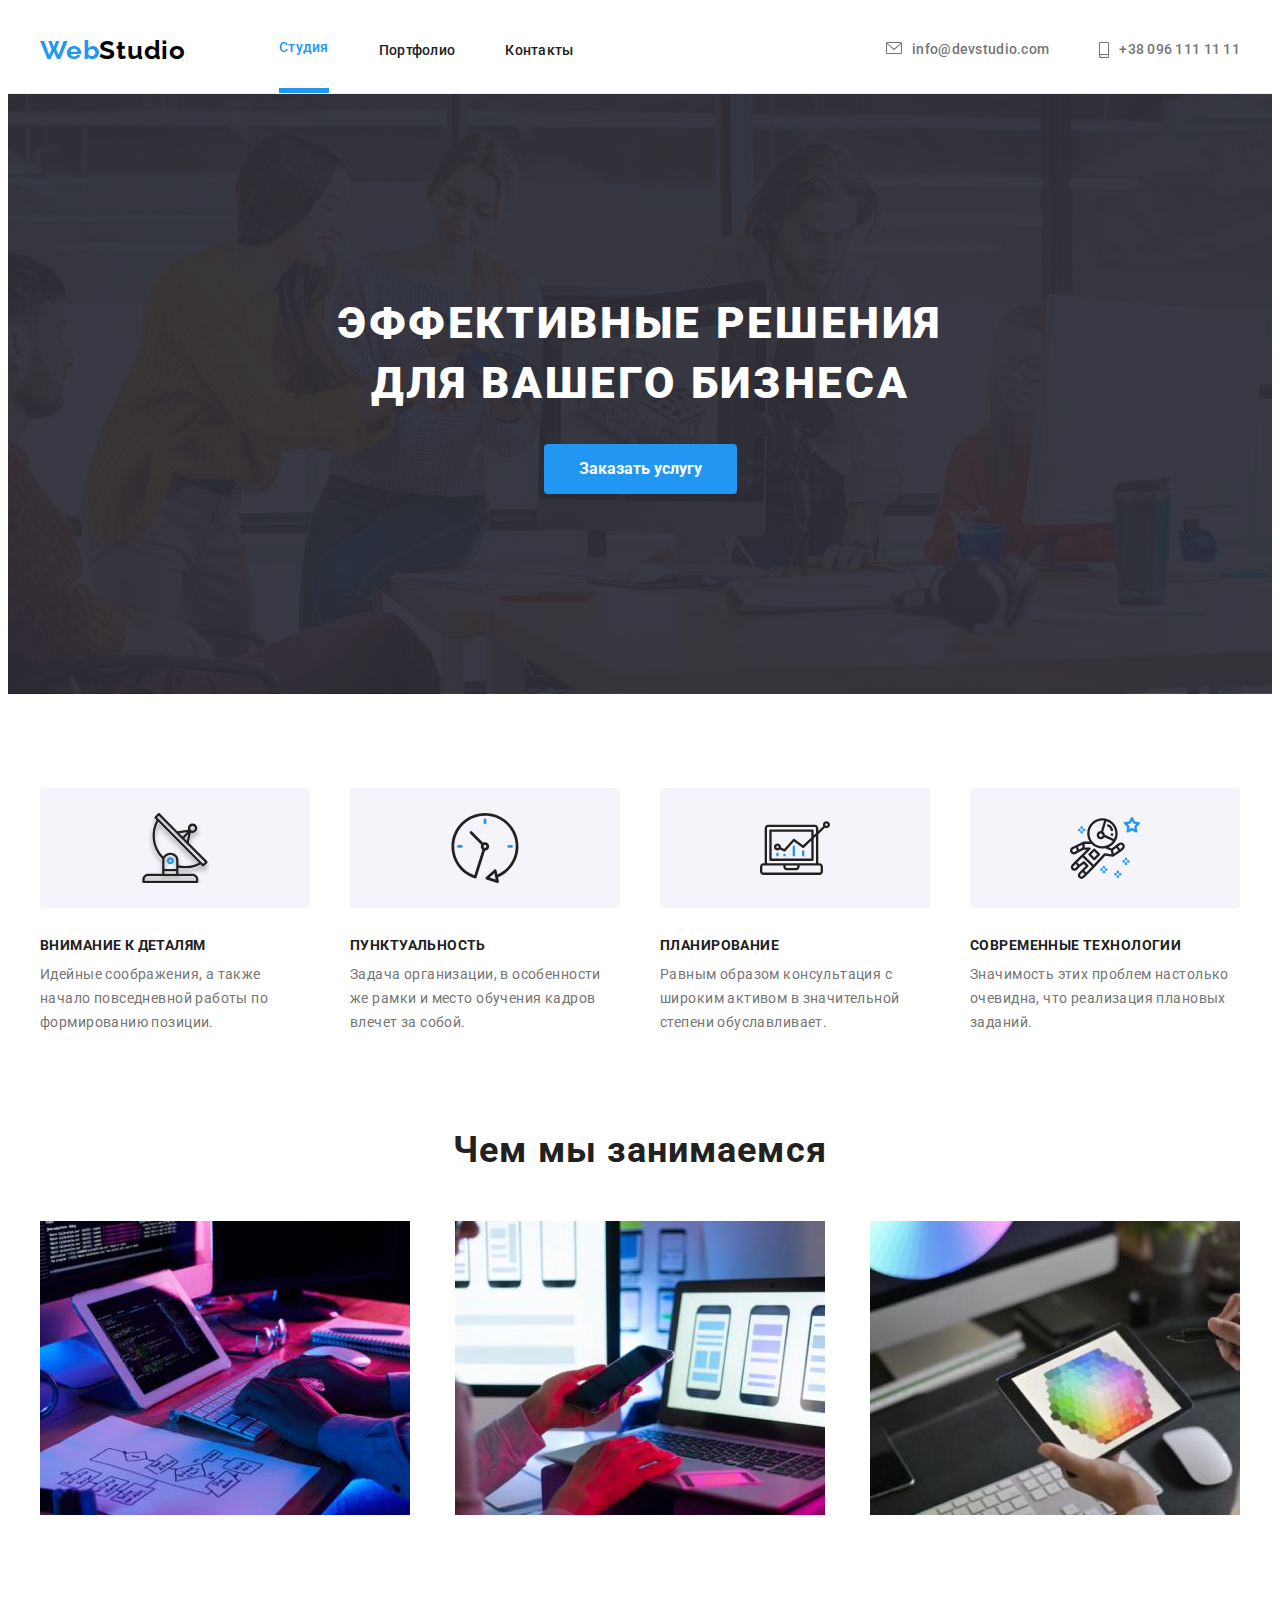
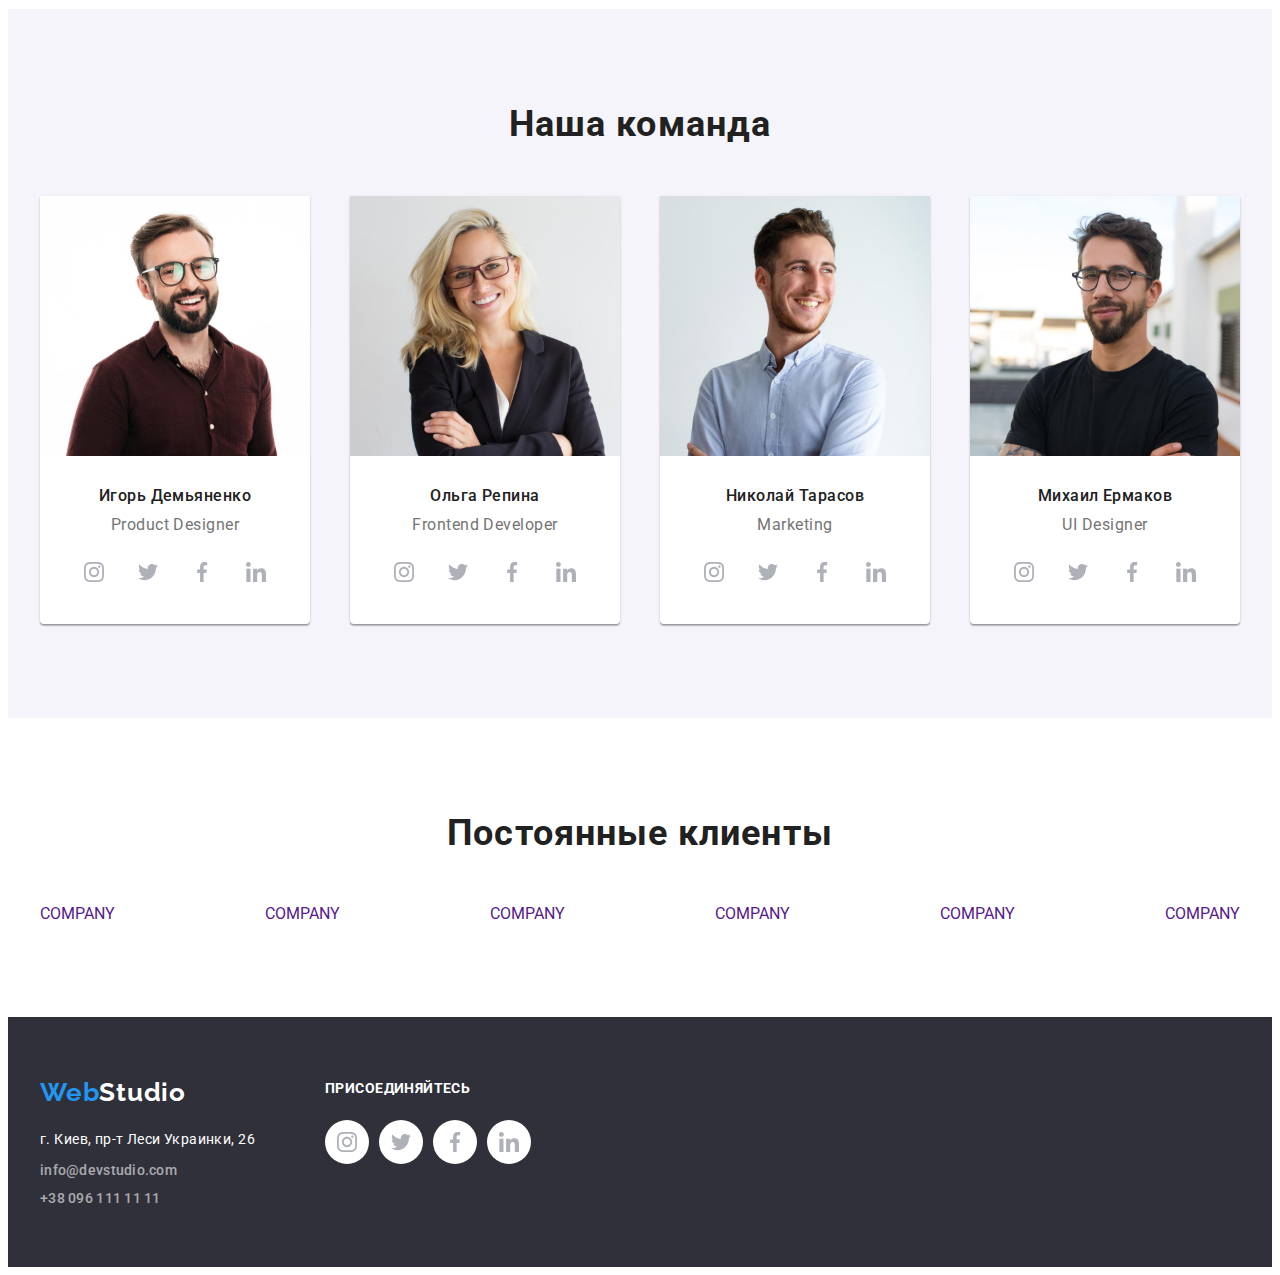
==== index.html @ 2e77c1bb "add_files" ====
<!DOCTYPE html>
<html lang="ru">
  <head>
    <meta charset="UTF-8" />
    <meta http-equiv="X-UA-Compatible" content="IE=edge" />
    <meta name="viewport" content="width=device-width, initial-scale=1.0" />
    <link rel="preconnect" href="https://fonts.googleapis.com" />
    <link rel="preconnect" href="https://fonts.gstatic.com" crossorigin />
    <link
      href="https://fonts.googleapis.com/css2?family=Raleway:wght@700&family=Roboto:wght@400;500;700;900&display=swap"
      rel="stylesheet"
    />
    <link rel="icon" href="./images/log.jpg" />
    <title>&#5076;ebStudio</title>
    <link
      rel="stylesheet"
      href="https://cdnjs.cloudflare.com/ajax/libs/modern-normalize/1.1.0/modern-normalize.min.css"
      integrity="sha512-wpPYUAdjBVSE4KJnH1VR1HeZfpl1ub8YT/NKx4PuQ5NmX2tKuGu6U/JRp5y+Y8XG2tV+wKQpNHVUX03MfMFn9Q=="
      crossorigin="anonymous"
      referrerpolicy="no-referrer"
    />
    <link rel="stylesheet" href="./css/styles.css" />
  </head>
  <body>
    <header class="page-header">
      <div class="container header-area">
        <a href="./index.html" class="header-logo"
          >Web<span class="logo-section">Studio</span></a
        >
        <nav class="nav-header">
          <ul class="header-list">
            <li class="list-nav-header">
              <a href="./index.html" class="current-link">Студия</a>
            </li>
            <li class="list-nav-header">
              <a href="./portfolio.html" class="header-link">Портфолио</a>
            </li>
            <li class="list-nav-header">
              <a href="" class="header-link">Контакты</a>
            </li>
          </ul>
        </nav>
        <ul class="contact-list">
          <li class="contact-item">
            <a href="mailto:info@devstudio.com" class="contact-header mail-contact"
              >info@devstudio.com</a
            >
          </li>
          <li class="contact-item">
            <a href="tel:+380961111111" class="contact-header phone-contact"
              >+38 096 111 11 11</a
            >
          </li>
        </ul>
      </div>
    </header>
    <main>
      <section class="section-hero">
        <div class="container">
          <h1 class="hero-headline">
            Эффективные решения<br />для вашего бизнеса
          </h1>
          <button type="button" class="button-hero">Заказать услугу</button>
        </div>
      </section>
      <section class="characteristics">
        <div class="container">
          <h2 class="headline-hidden">Наши характеристики</h2>
          <ul class="list">
            <li class="characteristics-item">
              <div class="img-cr-box f-box-img"></div>
              <h3 class="headline-point">Внимание к деталям</h3>
              <p class="point-list">
                Идейные соображения, а также начало повседневной работы по
                формированию позиции.
              </p>
            </li>
            <li class="characteristics-item">
              <div class="img-cr-box s-box-img"></div>
              <h3 class="headline-point">Пунктуальность</h3>
              <p class="point-list">
                Задача организации, в особенности же рамки и место обучения
                кадров влечет за собой.
              </p>
            </li>
            <li class="characteristics-item">
              <div class="img-cr-box t-box-img"></div>
              <h3 class="headline-point">Планирование</h3>
              <p class="point-list">
                Равным образом консультация с широким активом в значительной
                степени обуславливает.
              </p>
            </li>
            <li class="characteristics-item">
              <div class="img-cr-box fs-box-img"></div>
              <h3 class="headline-point">Современные технологии</h3>
              <p class="point-list">
                Значимость этих проблем настолько очевидна, что реализация
                плановых заданий.
              </p>
            </li>
          </ul>
        </div>
      </section>
      <section class="workplase-list">
        <div class="container">
          <h2 class="section-headline">Чем мы занимаемся</h2>
          <ul class="list">
            <li>
              <img
                class="img"
                src="images/box1.jpg"
                alt="Программист пишет код"
                width="370"
              />
            </li>
            <li>
              <img src="images/box2.jpg" alt="Адаптивная верстка" width="370" />
            </li>
            <li>
              <img
                src="images/box3.jpg"
                alt="Дизайнер с палитрой"
                width="370"
              />
            </li>
          </ul>
        </div>
      </section>
      <section class="woreker-list">
        <div class="container">
          <h2 class="section-headline">Наша команда</h2>
          <ul class="list">
            <li class="card-worker">
              <img src="images/photoIgor.jpg" alt="Фото Игоря" width="270" />
              <div class="card-info">
                <h3 class="headline-name">Игорь Демьяненко</h3>
                <p lang="en" class="job-position">Product Designer</p>
                <ul class="icon-list">
                  <li class="icon-card-info">
                    <a href="" class="button-inst"></a>
                  </li>
                  <li class="icon-card-info">
                    <a href="" class="button-twitter"></a>
                  </li>
                  <li class="icon-card-info">
                    <a href="" class="button-facebook"></a>
                  </li>
                  <li class="icon-card-info">
                    <a href="" class="button-linkin"></a>
                  </li>
                </ul>
              </div>
            </li>
            <li class="card-worker">
              <img src="images/photoOlga.jpg" alt="Фото Ольги" width="270" />
              <div class="card-info">
                <h3 class="headline-name">Ольга Репина</h3>
                <p lang="en" class="job-position">Frontend Developer</p>
                <ul class="icon-list">
                  <li class="icon-card-info">
                    <a href="" class="button-inst"></a>
                  </li>
                  <li class="icon-card-info">
                    <a href="" class="button-twitter"></a>
                  </li>
                  <li class="icon-card-info">
                    <a href="" class="button-facebook"></a>
                  </li>
                  <li class="icon-card-info">
                    <a href="" class="button-linkin"></a>
                  </li>
                </ul>
              </div>
            </li>
            <li class="card-worker">
              <img
                src="images/photoNikolay.jpg"
                alt="Фото Николая"
                width="270"
              />
              <div class="card-info">
                <h3 class="headline-name">Николай Тарасов</h3>
                <p lang="en" class="job-position">Marketing</p>
                <ul class="icon-list">
                  <li class="icon-card-info">
                    <a href="" class="button-inst"></a>
                  </li>
                  <li class="icon-card-info">
                    <a href="" class="button-twitter"></a>
                  </li>
                  <li class="icon-card-info">
                    <a href="" class="button-facebook"></a>
                  </li>
                  <li class="icon-card-info">
                    <a href="" class="button-linkin"></a>
                  </li>
                </ul>
              </div>
            </li>
            <li class="card-worker">
              <img
                src="images/photoMihail.jpg"
                alt="Фото Михаила"
                width="270"
              />
              <div class="card-info">
                <h3 class="headline-name">Михаил Ермаков</h3>
                <p lang="en" class="job-position">UI Designer</p>
                <ul class="icon-list">
                  <li class="icon-card-info">
                    <a href="" class="button-inst"></a>
                  </li>
                  <li class="icon-card-info">
                    <a href="" class="button-twitter"></a>
                  </li>
                  <li class="icon-card-info">
                    <a href="" class="button-facebook"></a>
                  </li>
                  <li class="icon-card-info">
                    <a href="" class="button-linkin"></a>
                  </li>
                </ul>
              </div>
            </li>
          </ul>
        </div>
      </section>
      <section class="our-clients">
        <div class="container">
          <h2 class="section-headline">Постоянные клиенты</h2>
          <ul class="cliensts-list">
            <li><img src="" alt="" /><a href="">COMPANY</a></li>
            <li><img src="" alt="" /><a href="">COMPANY</a></li>
            <li><img src="" alt="" /><a href="">COMPANY</a></li>
            <li><img src="" alt="" /><a href="">COMPANY</a></li>
            <li><img src="" alt="" /><a href="">COMPANY</a></li>
            <li><img src="" alt="" /><a href="">COMPANY</a></li>
          </ul>
        </div>
      </section>
    </main>
    <footer>
      <div class="container footer-area">
        <div class="contact-zone">
          <a href="./index.html" class="footer-logo"
            >Web<span class="logo-section-footer">Studio</span></a
          >
          <address>
            <ul class="footer-list">
              <li class="footer-point">
                <a
                  href="https://goo.gl/maps/hbNpQnZ5344em9R57"
                  target="_blank"
                  rel="noopener nofollow noreferrel"
                  class="adress-footer"
                  >г. Киев, пр-т Леси Украинки, 26</a
                >
              </li>
              <li class="footer-point">
                <a href="mailto:info@devstudio.com" class="contact"
                  >info@devstudio.com</a
                >
              </li>
              <li class="footer-point">
                <a href="tel:+380961111111" class="contact"
                  >+38 096 111 11 11</a
                >
              </li>
            </ul>
          </address>
        </div>
        <div>
          <b class="footer-headline">присоединяйтесь</b>
          <ul class="footer-list-icon">
            <li class="icon-card-info"><a href="" class="button-inst"></a></li>
            <li class="icon-card-info">
              <a href="" class="button-twitter"></a>
            </li>
            <li class="icon-card-info">
              <a href="" class="button-facebook"></a>
            </li>
            <li class="icon-card-info">
              <a href="" class="button-linkin"></a>
            </li>
          </ul>
        </div>
      </div>
    </footer>
  </body>
</html>
---- css/styles.css ----
/* -----------------MAIN------------------ */

:root {
  --accent-color: #2196f3;
  --btn-color: #f5f4fa;
  --first-back-color: #ffffff;
  --second-back-color: #2f303a;
  --logo-second-color: #000000;
  --part-text-color: #212121;
  --additional-text-color: rgba(255, 255, 255, 0.6);
  --accessory-text-color: #757575;
}

/* section {
  outline: 2px solid red;
} */

body {
  font-family: roboto, sans-serif;
  color: var(--accessory-text-color);
}   

header {
  border-bottom: 1px solid #ececec;
  position: sticky;
  top: 0;
  background: var(--first-back-color);
}

.container {
  width: 1200px;
  margin: 0 auto;
  padding-left: 15px;
  padding-right: 15px;
  /* outline: 2px solid red; */
}

p,
h1,
h2,
h3 {
  margin: 0;
}

img {
  display: block;
}

ul,
ol {
  margin: 0;
  padding-left: 0;
}

/* img {
  padding: 0;
  margin: 0;
} */
a {
  text-decoration: none;
}
button {
  font-family: inherit;
  cursor: pointer;
}

footer {
  background-color: var(--second-back-color);
  padding: 60px 0;
}

address {
  font-style: normal;
}

/* -----------------HEADER------------------ */

.header-area {
  display: flex;
  align-items: center;
  flex-wrap: wrap;
}

/* -----------------LOGO------------------ */

.header-logo {
  font-family: raleway, sans-serif;
  font-weight: 700;
  font-size: 26px;
  line-height: 1.19;
  letter-spacing: 0.03em;
  color: var(--accent-color);

  display: inline-block;
  padding-top: 24px;
  padding-bottom: 25px;
  margin-right: 93px;
}

.logo-section {
  color: var(--logo-second-color);
}

/* -----------------LIST-NAV------------------ */

.current-link {
  text-decoration: none;
  font-weight: 500;
  font-size: 14px;
  line-height: 1.14;
  letter-spacing: 0.02em;
  color: var(--accent-color);
  border-bottom: 5px solid var(--accent-color);

  display: inline-block;
  padding-top: 32px;
  padding-bottom: 32px;
}

.header-link {
  font-weight: 500;
  font-size: 14px;
  line-height: 1.14;
  letter-spacing: 0.02em;
  color: var(--part-text-color);
  transition: width 0.1s ease-in-out;

  display: inline-block;
  padding-top: 32px;
  padding-bottom: 32px;
}

.header-link:hover,
.header-link:focus {
  color: var(--accent-color);
  border-bottom: 5px solid var(--accent-color);
}

.header-link,
.header-logo,
.contact,
.contact-header {
  text-decoration: none;
}

.header-list,
.contact-list,
.list {
  display: flex;
  justify-content: space-between;
  list-style: none;
  align-items: center;
  margin-left: auto;
}

.list-nav-header {
  margin-right: 50px;
}

.list-nav-header:last-child {
  margin-right: 0;
}

/* -----------------CONTACT-LIST------------------ */

.contact-header {
  color: var(--accessory-text-color);
  font-weight: 500;
  font-size: 14px;
  line-height: 1.14;
  letter-spacing: 0.02em;

  display: inline-flex;
  padding-top: 32px;
  padding-bottom: 32px;
}

.contact-header:hover,
.contact-header:focus {
  color: var(--accent-color);
}

.contact {
  font-weight: 500;
  font-size: 14px;
  line-height: 1.14;
  letter-spacing: 0.02em;
  color: var(--additional-text-color);
}

.contact:hover,
.contact:focus {
  color: var(--accent-color);
}



.contact-item {
  margin-right: 50px;
}



.mail-contact::before {
  width: 16px;
  height: 12px;
  margin-right: 10px;
  content: "";
  background-image: url(/images/envelope.svg);
  background-size: contain;
}

.phone-contact::before {
  width: 10px;
  height: 16px;
  margin-right: 10px;
  content: "";
  background-image: url(/images/smartphone.svg);
  background-size: contain;
}

.phone-contact:hover {
  fill: var(--accent-color);
}

.contact-item:last-child {
  margin-right: 0;
}


/* -----------------HERO------------------ */

.hero-headline {
  font-weight: 900;
  font-size: 44px;
  line-height: 1.36;
  letter-spacing: 0.06em;
  text-transform: uppercase;
  text-align: center;
  color: var(--first-back-color);

  margin-bottom: 30px;
}

.section-hero {
  background-color: var(--second-back-color);
  text-align: center;
  padding-top: 200px;
  padding-bottom: 200px;

  background-image: linear-gradient(
      rgba(47, 48, 58, 0.9),
      rgba(47, 48, 58, 0.9)
    ),
    url(/images/hero_img.jpg);
  background-repeat: no-repeat;
  background-position: 50% 50%;
}

.button-hero {
  display: inline-flex;
  font-weight: 700;
  font-size: 16px;
  line-height: 1.87;
  color: var(--first-back-color);
  background: var(--accent-color);

  border: none;
  border-radius: 4px;
  padding: 10px 35px;
  transition: 0.5s;
}


.button-hero:hover {
  background: var(--btn-color);
  color: var(--accent-color);
  box-shadow: 0px 4px 4px rgba(0, 0, 0, 0.15);
}

/* -----------------STUDIO------------------ */

/* -----------------SECTION-OPTION------------------ */

.headline-hidden {
  position: absolute;
  width: 1px;
  height: 1px;
  margin: -1px;
  border: 0;
  padding: 0;

  white-space: nowrap;
  clip-path: inset(100%);
  clip: rect(0 0 0 0);
  overflow: hidden;
}

.characteristics {
  padding-top: 94px;
  padding-bottom: 94px;
}

.img-cr-box {
  width: 270px;
  height: 120px;
  margin-bottom: 30px;
  background: #f5f4fa;
  border-radius: 4px;
}

.f-box-img {
  background-image: url(/images/antenna.svg);
  background-repeat: no-repeat;
  background-position: 50% 50%;
}

.s-box-img {
  background-image: url(/images/clock.svg);
  background-repeat: no-repeat;
  background-position: 50% 50%;
}

.t-box-img {
  background-image: url(/images/diagram.svg);
  background-repeat: no-repeat;
  background-position: 50% 50%;
}

.fs-box-img {
  background-image: url(/images/astronaut.svg);
  background-repeat: no-repeat;
  background-position: 50% 50%;
}

.characteristics-item {
  width: 270px;
}

.section-headline {
  font-weight: 700;
  font-size: 36px;
  line-height: 1.17;
  text-align: center;
  letter-spacing: 0.03em;
  color: var(--part-text-color);

  margin-bottom: 50px;
}

.headline-point {
  font-weight: 700;
  font-size: 14px;
  line-height: 1.14;
  letter-spacing: 0.03em;
  text-transform: uppercase;
  color: var(--part-text-color);

  margin-bottom: 10px;
}

.point-list {
  font-size: 14px;
  line-height: 1.71;
  letter-spacing: 0.03em;
}

.workplase-list {
  padding-bottom: 94px;
}

.woreker-list {
  padding-top: 94px;
  padding-bottom: 94px;
  background: var(--btn-color);
}

.card-worker {
  background: var(--first-back-color);
  box-shadow: 0px 1px 3px rgba(0, 0, 0, 0.12), 0px 1px 1px rgba(0, 0, 0, 0.14),
    0px 2px 1px rgba(0, 0, 0, 0.2);
  border-radius: 0px 0px 4px 4px;
}

.card-info {
  padding-top: 30px;
  padding-bottom: 30px;
  text-align: center;
}

.icon-list {
  list-style: none;
  display: flex;
  flex-wrap: wrap;
  justify-content: center;
}

.icon-card-info {
  margin-right: 10px;
}

.icon-card-info:last-child {
  margin-right: 0;
}

.button-inst {
  width: 44px;
  height: 44px;
  display: block;
  background-image: url(/images/inst.svg);
  background-repeat: no-repeat;
  background-position: 50% 50%;
  background-color: var(--first-back-color);
  border-radius: 50px;
  transition: 0.7s;
}

.button-inst:hover {
  background-image: url(/images/instagram.svg);
  background-color: var(--accent-color);
}

.button-twitter {
  width: 44px;
  height: 44px;
  display: block;
  background-image: url(/images/twitter.svg);
  background-repeat: no-repeat;
  background-position: 50% 50%;
  background-color: var(--first-back-color);
  border-radius: 50px;
  transition: 0.7s;
}

.button-twitter:hover {
  background-color: var(--accent-color);
}

.button-facebook {
  width: 44px;
  height: 44px;
  display: block;
  background-image: url(/images/facebook.svg);
  background-repeat: no-repeat;
  background-position: 50% 50%;
  background-color: var(--first-back-color);
  border-radius: 50px;
  transition: 0.7s;
}

.button-facebook:hover {
  background-color: var(--accent-color);
}

.button-linkin {
  width: 44px;
  height: 44px;
  display: block;
  background-image: url(/images/linkedin.svg);
  background-repeat: no-repeat;
  background-position: 50% 50%;
  background-color: var(--first-back-color);
  border-radius: 50px;
  transition: 0.7s;
}

.button-linkin:hover {
  background-color: var(--accent-color);
}

.headline-name {
  font-weight: 500;
  font-size: 16px;
  line-height: 1.19;
  letter-spacing: 0.03em;
  color: var(--part-text-color);

  margin-bottom: 10px;
}

.job-position {
  line-height: 1.19;
  letter-spacing: 0.03em;
  margin-bottom: 16px;
}

.headline-point-project {
  font-weight: 700;
  font-size: 18px;
  line-height: 2;
  letter-spacing: 0.06em;
  color: var(--part-text-color);

  margin-bottom: 4px;
}

.type-project {
  line-height: 1.88;
  letter-spacing: 0.03em;
}

.our-clients {
  padding-top: 94px;
  padding-bottom: 94px;
}

.cliensts-list {
  list-style: none;
  display: flex;
  flex-wrap: wrap;
  justify-content: space-between;
}

.cliensts-item {
  margin-right: 30px;
}

.cliensts-item:last-child {
  margin-right: 0x;
}

/* -----------------PORTFOLIO------------------ */

.portfolio {
  padding-top: 94px;
  padding-bottom: 94px;
}

.portfolio-card {
  padding: 20px 24px;
  border-left: 1px solid #eeeeee;
  border-right: 1px solid #eeeeee;
  border-bottom: 1px solid #eeeeee;
}

.list-project {
  flex-wrap: wrap;
}

.project-item {
  margin-bottom: 30px;
  cursor: pointer;
}

.project-item:hover,
.project-item:focus {
  box-shadow: 0px 1px 1px rgba(0, 0, 0, 0.12), 0px 4px 4px rgba(0, 0, 0, 0.06),
    1px 4px 6px rgba(0, 0, 0, 0.16);
  transition-duration: 1s;
}

.project-item:nth-last-child(-n + 3) {
  margin-bottom: 0;
}
/* -----------------BUTTON-PORTFOLIO------------------ */

.button-projects {
  background: var(--btn-color);
  border-radius: 4px;
  font-weight: 500;
  font-size: 16px;
  line-height: 1.9;
  color: var(--part-text-color);

  border: none;
  padding: 6px 22px;
}

.btn-item {
  margin-right: 8px;
}

.btn-item:last-child {
  margin-right: 0;
}

.button-projects:hover,
.button-projects:focus {
  background: var(--accent-color);
  color: var(--first-back-color);
  transition-duration: 1s;
  box-shadow: 0px 4px 4px rgba(0, 0, 0, 0.15);
}

.button-list {
  list-style: none;
  display: flex;
  justify-content: center;
  margin-bottom: 50px;
}

/* -----------------FOOTER------------------ */

.footer-area {
  display: flex;
}

.contact-zone {
  margin-right: 70px;
}

.footer-logo {
  font-family: raleway, sans-serif;
  font-weight: 700;
  font-size: 26px;
  line-height: 1.19;
  letter-spacing: 0.03em;
  color: var(--accent-color);
  text-decoration: none;

  display: block;
  margin-bottom: 20px;
}

.logo-section-footer {
  color: var(--first-back-color);
}

.footer-list {
  list-style: none;
}

.footer-point {
  margin-bottom: 9px;
}

.footer-point:last-child {
  margin-bottom: 0;
}

.adress-footer {
  text-decoration: none;
  font-size: 14px;
  line-height: 1.7;
  letter-spacing: 0.03em;
  color: var(--first-back-color);
}

.footer-headline {
  display: inline-block;
  font-size: 14px;
  line-height: 1.7;
  letter-spacing: 0.03em;
  text-transform: uppercase;

  margin-bottom: 20px;
  color: var(--first-back-color);
}

.footer-list-icon {
  list-style: none;
  display: flex;
  flex-wrap: wrap;
}
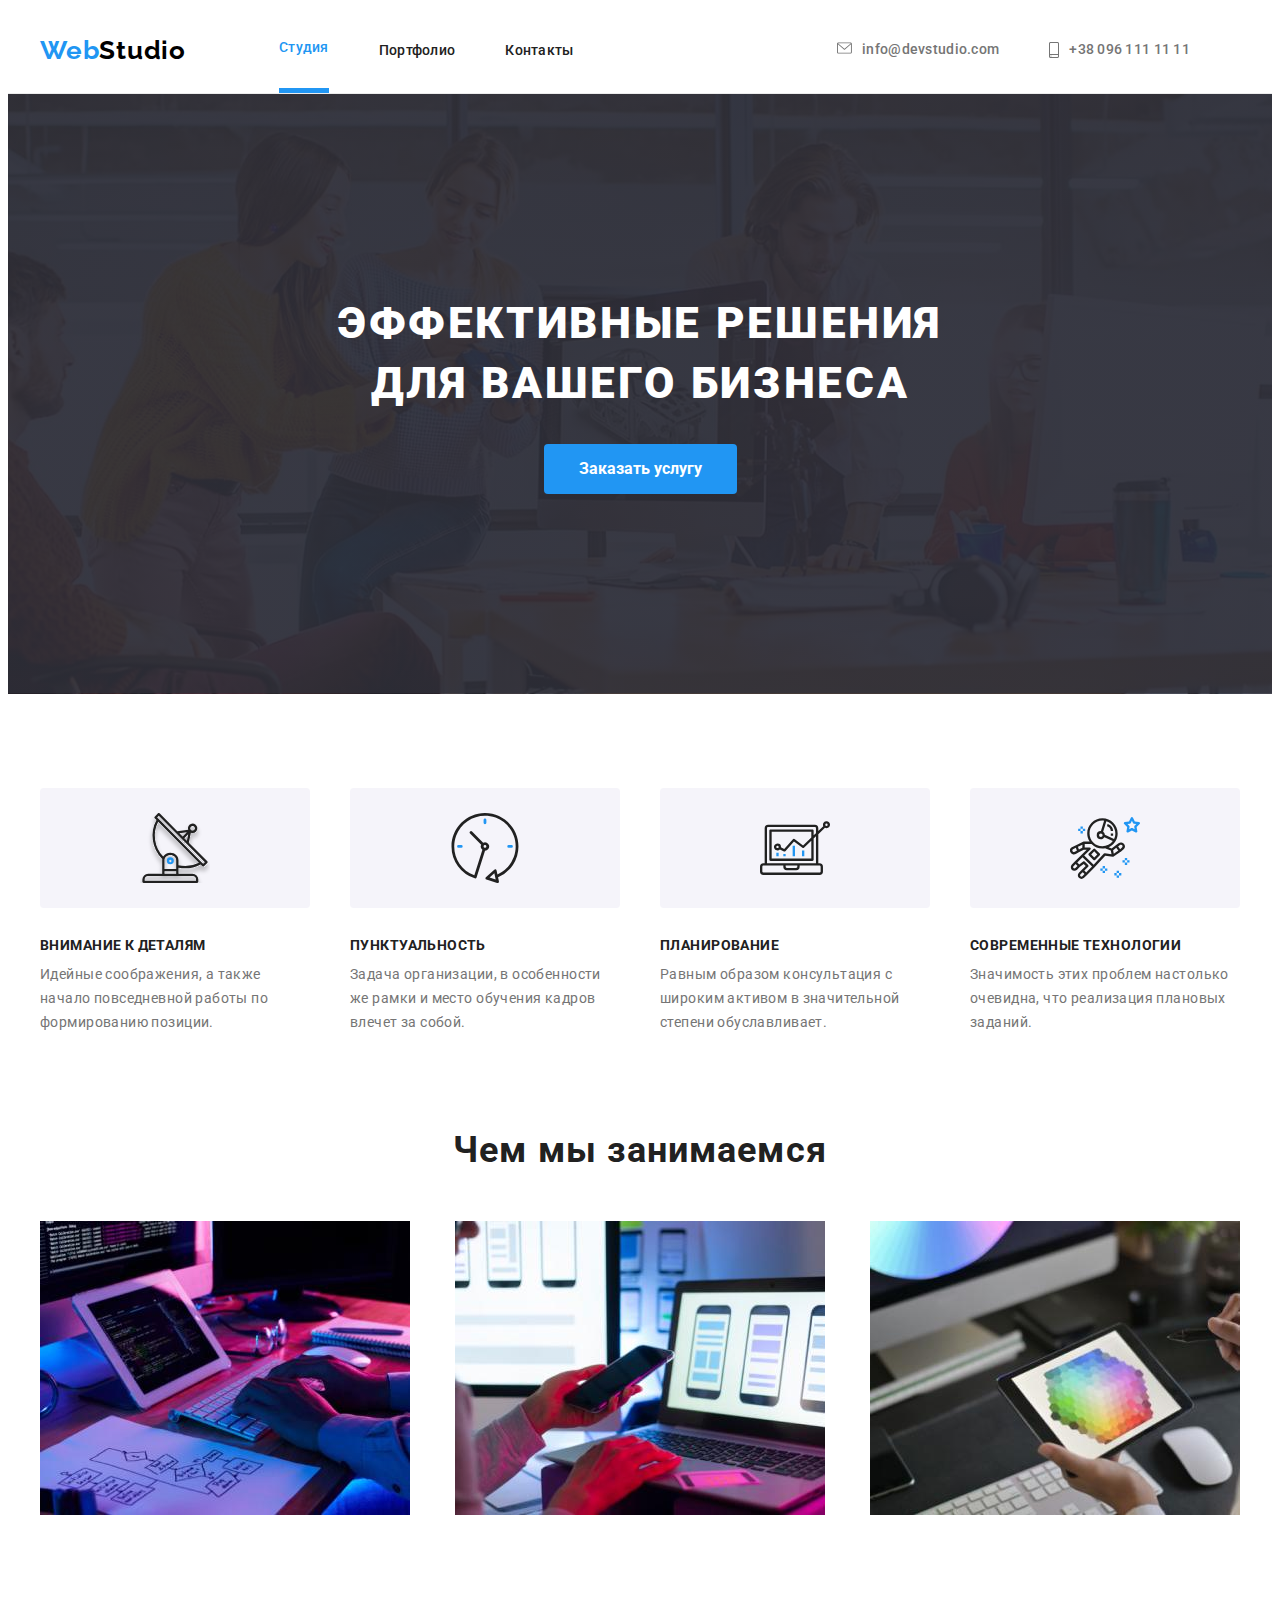
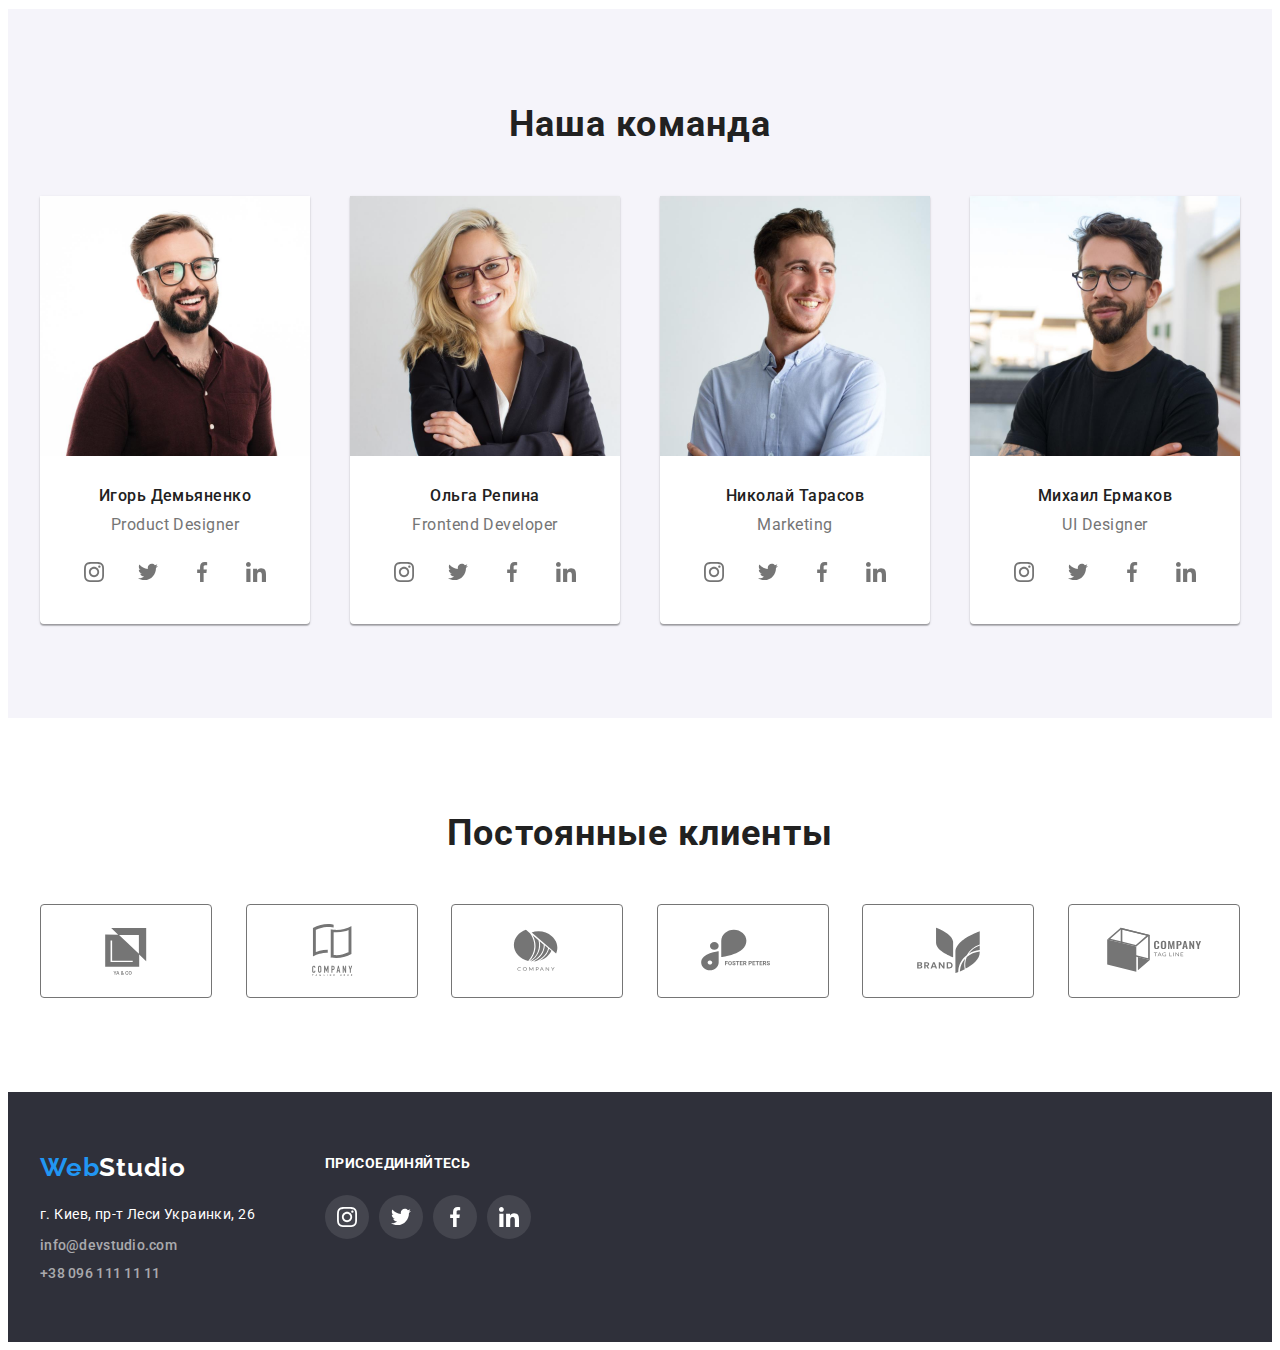
==== commit 286b6a99: "update_files" ====
--- a/index.html
+++ b/index.html
@@ -42,12 +42,20 @@
         </nav>
         <ul class="contact-list">
           <li class="contact-item">
-            <a href="mailto:info@devstudio.com" class="contact-header mail-contact"
+            <a
+              href="mailto:info@devstudio.com"
+              class="contact-header mail-contact"
+              ><svg class="contact-icon" width="15" height="12">
+                <use href="./images/symbol-defs.svg#icon-envelope1"></use></svg
               >info@devstudio.com</a
             >
           </li>
           <li class="contact-item">
-            <a href="tel:+380961111111" class="contact-header phone-contact"
+            <a href="tel:+380961111111" class="contact-header phone-contact">
+              <svg class="contact-icon" width="10" height="16">
+                <use
+                  href="./images/symbol-defs.svg#icon-smartphone1"
+                ></use></svg
               >+38 096 111 11 11</a
             >
           </li>
@@ -138,16 +146,36 @@
                 <p lang="en" class="job-position">Product Designer</p>
                 <ul class="icon-list">
                   <li class="icon-card-info">
-                    <a href="" class="button-inst"></a>
-                  </li>
-                  <li class="icon-card-info">
-                    <a href="" class="button-twitter"></a>
-                  </li>
-                  <li class="icon-card-info">
-                    <a href="" class="button-facebook"></a>
-                  </li>
-                  <li class="icon-card-info">
-                    <a href="" class="button-linkin"></a>
+                    <a href="" class="button-icon"
+                      ><svg class="card-icon" width="20" height="20">
+                        <use
+                          href="./images/symbol-defs.svg#icon-inst"
+                        ></use></svg
+                    ></a>
+                  </li>
+                  <li class="icon-card-info">
+                    <a href="" class="button-icon"
+                      ><svg class="card-icon" width="20" height="20">
+                        <use
+                          href="./images/symbol-defs.svg#icon-twitter"
+                        ></use></svg
+                    ></a>
+                  </li>
+                  <li class="icon-card-info">
+                    <a href="" class="button-icon"
+                      ><svg class="card-icon" width="20" height="20">
+                        <use
+                          href="./images/symbol-defs.svg#icon-facebook"
+                        ></use></svg
+                    ></a>
+                  </li>
+                  <li class="icon-card-info">
+                    <a href="" class="button-icon"
+                      ><svg class="card-icon" width="20" height="20">
+                        <use
+                          href="./images/symbol-defs.svg#icon-linkedin"
+                        ></use></svg
+                    ></a>
                   </li>
                 </ul>
               </div>
@@ -159,16 +187,36 @@
                 <p lang="en" class="job-position">Frontend Developer</p>
                 <ul class="icon-list">
                   <li class="icon-card-info">
-                    <a href="" class="button-inst"></a>
-                  </li>
-                  <li class="icon-card-info">
-                    <a href="" class="button-twitter"></a>
-                  </li>
-                  <li class="icon-card-info">
-                    <a href="" class="button-facebook"></a>
-                  </li>
-                  <li class="icon-card-info">
-                    <a href="" class="button-linkin"></a>
+                    <a href="" class="button-icon"
+                      ><svg class="card-icon" width="20" height="20">
+                        <use
+                          href="./images/symbol-defs.svg#icon-inst"
+                        ></use></svg
+                    ></a>
+                  </li>
+                  <li class="icon-card-info">
+                    <a href="" class="button-icon"
+                      ><svg class="card-icon" width="20" height="20">
+                        <use
+                          href="./images/symbol-defs.svg#icon-twitter"
+                        ></use></svg
+                    ></a>
+                  </li>
+                  <li class="icon-card-info">
+                    <a href="" class="button-icon"
+                      ><svg class="card-icon" width="20" height="20">
+                        <use
+                          href="./images/symbol-defs.svg#icon-facebook"
+                        ></use></svg
+                    ></a>
+                  </li>
+                  <li class="icon-card-info">
+                    <a href="" class="button-icon"
+                      ><svg class="card-icon" width="20" height="20">
+                        <use
+                          href="./images/symbol-defs.svg#icon-linkedin"
+                        ></use></svg
+                    ></a>
                   </li>
                 </ul>
               </div>
@@ -184,16 +232,36 @@
                 <p lang="en" class="job-position">Marketing</p>
                 <ul class="icon-list">
                   <li class="icon-card-info">
-                    <a href="" class="button-inst"></a>
-                  </li>
-                  <li class="icon-card-info">
-                    <a href="" class="button-twitter"></a>
-                  </li>
-                  <li class="icon-card-info">
-                    <a href="" class="button-facebook"></a>
-                  </li>
-                  <li class="icon-card-info">
-                    <a href="" class="button-linkin"></a>
+                    <a href="" class="button-icon"
+                      ><svg class="card-icon" width="20" height="20">
+                        <use
+                          href="./images/symbol-defs.svg#icon-inst"
+                        ></use></svg
+                    ></a>
+                  </li>
+                  <li class="icon-card-info">
+                    <a href="" class="button-icon"
+                      ><svg class="card-icon" width="20" height="20">
+                        <use
+                          href="./images/symbol-defs.svg#icon-twitter"
+                        ></use></svg
+                    ></a>
+                  </li>
+                  <li class="icon-card-info">
+                    <a href="" class="button-icon"
+                      ><svg class="card-icon" width="20" height="20">
+                        <use
+                          href="./images/symbol-defs.svg#icon-facebook"
+                        ></use></svg
+                    ></a>
+                  </li>
+                  <li class="icon-card-info">
+                    <a href="" class="button-icon"
+                      ><svg class="card-icon" width="20" height="20">
+                        <use
+                          href="./images/symbol-defs.svg#icon-linkedin"
+                        ></use></svg
+                    ></a>
                   </li>
                 </ul>
               </div>
@@ -209,16 +277,35 @@
                 <p lang="en" class="job-position">UI Designer</p>
                 <ul class="icon-list">
                   <li class="icon-card-info">
-                    <a href="" class="button-inst"></a>
-                  </li>
-                  <li class="icon-card-info">
-                    <a href="" class="button-twitter"></a>
-                  </li>
-                  <li class="icon-card-info">
-                    <a href="" class="button-facebook"></a>
-                  </li>
-                  <li class="icon-card-info">
-                    <a href="" class="button-linkin"></a>
+                    <a href="" class="button-icon">
+                      <svg class="card-icon" width="20" height="20">
+                        <use href="./images/symbol-defs.svg#icon-inst"></use>
+                      </svg>
+                    </a>
+                  </li>
+                  <li class="icon-card-info">
+                    <a href="" class="button-icon">
+                      <svg class="card-icon" width="20" height="20">
+                        <use
+                          href="./images/symbol-defs.svg#icon-twitter"
+                        ></use></svg
+                    ></a>
+                  </li>
+                  <li class="icon-card-info">
+                    <a href="" class="button-icon">
+                      <svg class="card-icon" width="20" height="20">
+                        <use
+                          href="./images/symbol-defs.svg#icon-facebook"
+                        ></use></svg
+                    ></a>
+                  </li>
+                  <li class="icon-card-info">
+                    <a href="" class="button-icon">
+                      <svg class="card-icon" width="20" height="20">
+                        <use
+                          href="./images/symbol-defs.svg#icon-linkedin"
+                        ></use></svg
+                    ></a>
                   </li>
                 </ul>
               </div>
@@ -229,13 +316,43 @@
       <section class="our-clients">
         <div class="container">
           <h2 class="section-headline">Постоянные клиенты</h2>
-          <ul class="cliensts-list">
-            <li><img src="" alt="" /><a href="">COMPANY</a></li>
-            <li><img src="" alt="" /><a href="">COMPANY</a></li>
-            <li><img src="" alt="" /><a href="">COMPANY</a></li>
-            <li><img src="" alt="" /><a href="">COMPANY</a></li>
-            <li><img src="" alt="" /><a href="">COMPANY</a></li>
-            <li><img src="" alt="" /><a href="">COMPANY</a></li>
+          <ul class="clients-list">
+            <li>
+              <a href="" class="clients-button-icon"
+                ><svg class="clients-card-icon" width="170" height="92">
+                  <use href="./images/symbol-defs.svg#icon-Client-1"></use></svg
+              ></a>
+            </li>
+            <li>
+              <a href="" class="clients-button-icon"
+                ><svg class="clients-card-icon" width="170" height="92">
+                  <use href="./images/symbol-defs.svg#icon-Client-2"></use></svg
+              ></a>
+            </li>
+            <li>
+              <a href="" class="clients-button-icon"
+                ><svg class="clients-card-icon" width="170" height="92">
+                  <use href="./images/symbol-defs.svg#icon-Client-3"></use></svg
+              ></a>
+            </li>
+            <li>
+              <a href="" class="clients-button-icon"
+                ><svg class="clients-card-icon" width="170" height="92">
+                  <use href="./images/symbol-defs.svg#icon-Client-4"></use></svg
+              ></a>
+            </li>
+            <li>
+              <a href="" class="clients-button-icon"
+                ><svg class="clients-card-icon" width="170" height="92">
+                  <use href="./images/symbol-defs.svg#icon-Client-5"></use></svg
+              ></a>
+            </li>
+            <li>
+              <a href="" class="clients-button-icon"
+                ><svg class="clients-card-icon" width="170" height="92">
+                  <use href="./images/symbol-defs.svg#icon-Client-6"></use></svg
+              ></a>
+            </li>
           </ul>
         </div>
       </section>
@@ -273,15 +390,31 @@
         <div>
           <b class="footer-headline">присоединяйтесь</b>
           <ul class="footer-list-icon">
-            <li class="icon-card-info"><a href="" class="button-inst"></a></li>
             <li class="icon-card-info">
-              <a href="" class="button-twitter"></a>
+              <a href="" class="footer-button-icon"
+                ><svg class="footer-card-icon" width="20" height="20">
+                  <use href="./images/symbol-defs.svg#icon-inst"></use></svg
+              ></a>
             </li>
             <li class="icon-card-info">
-              <a href="" class="button-facebook"></a>
-            </li>
+              <a href="" class="footer-button-icon"
+                ><svg class="footer-card-icon" width="20" height="20">
+                  <use href="./images/symbol-defs.svg#icon-twitter"></use></svg
+              ></a>
+            </li>
+
             <li class="icon-card-info">
-              <a href="" class="button-linkin"></a>
+              <a href="" class="footer-button-icon"
+                ><svg class="footer-card-icon" width="20" height="20">
+                  <use href="./images/symbol-defs.svg#icon-facebook"></use></svg
+              ></a>
+            </li>
+
+            <li class="icon-card-info">
+              <a href="" class="footer-button-icon"
+                ><svg class="footer-card-icon" width="20" height="20">
+                  <use href="./images/symbol-defs.svg#icon-linkedin"></use></svg
+              ></a>
             </li>
           </ul>
         </div>
--- a/css/styles.css
+++ b/css/styles.css
@@ -18,7 +18,7 @@
 body {
   font-family: roboto, sans-serif;
   color: var(--accessory-text-color);
-}   
+}
 
 header {
   border-bottom: 1px solid #ececec;
@@ -193,40 +193,21 @@
   color: var(--accent-color);
 }
 
-
-
 .contact-item {
   margin-right: 50px;
 }
 
 
-
-.mail-contact::before {
-  width: 16px;
-  height: 12px;
+.contact-icon {
   margin-right: 10px;
-  content: "";
-  background-image: url(/images/envelope.svg);
-  background-size: contain;
-}
-
-.phone-contact::before {
-  width: 10px;
-  height: 16px;
-  margin-right: 10px;
-  content: "";
-  background-image: url(/images/smartphone.svg);
-  background-size: contain;
-}
-
-.phone-contact:hover {
+  fill: var(--accessory-text-color);
+
+}
+
+.contact-icon:hover,
+.contact-icon:focus {
   fill: var(--accent-color);
 }
-
-.contact-item:last-child {
-  margin-right: 0;
-}
-
 
 /* -----------------HERO------------------ */
 
@@ -271,7 +252,6 @@
   transition: 0.5s;
 }
 
-
 .button-hero:hover {
   background: var(--btn-color);
   color: var(--accent-color);
@@ -403,69 +383,30 @@
   margin-right: 0;
 }
 
-.button-inst {
+.button-icon {
   width: 44px;
   height: 44px;
-  display: block;
-  background-image: url(/images/inst.svg);
-  background-repeat: no-repeat;
-  background-position: 50% 50%;
   background-color: var(--first-back-color);
   border-radius: 50px;
   transition: 0.7s;
-}
-
-.button-inst:hover {
-  background-image: url(/images/instagram.svg);
+  display: flex;
+  align-items: center;
+  justify-content: center;
+}
+
+.button-icon:hover,
+.button-icon:focus {
   background-color: var(--accent-color);
 }
 
-.button-twitter {
-  width: 44px;
-  height: 44px;
-  display: block;
-  background-image: url(/images/twitter.svg);
-  background-repeat: no-repeat;
-  background-position: 50% 50%;
-  background-color: var(--first-back-color);
-  border-radius: 50px;
+.card-icon {
+  fill: var(--accessory-text-color);
   transition: 0.7s;
 }
 
-.button-twitter:hover {
-  background-color: var(--accent-color);
-}
-
-.button-facebook {
-  width: 44px;
-  height: 44px;
-  display: block;
-  background-image: url(/images/facebook.svg);
-  background-repeat: no-repeat;
-  background-position: 50% 50%;
-  background-color: var(--first-back-color);
-  border-radius: 50px;
-  transition: 0.7s;
-}
-
-.button-facebook:hover {
-  background-color: var(--accent-color);
-}
-
-.button-linkin {
-  width: 44px;
-  height: 44px;
-  display: block;
-  background-image: url(/images/linkedin.svg);
-  background-repeat: no-repeat;
-  background-position: 50% 50%;
-  background-color: var(--first-back-color);
-  border-radius: 50px;
-  transition: 0.7s;
-}
-
-.button-linkin:hover {
-  background-color: var(--accent-color);
+.card-icon:hover,
+.card-icon:focus {
+  fill: var(--first-back-color);
 }
 
 .headline-name {
@@ -504,19 +445,39 @@
   padding-bottom: 94px;
 }
 
-.cliensts-list {
+.clients-list {
   list-style: none;
   display: flex;
   flex-wrap: wrap;
   justify-content: space-between;
 }
 
-.cliensts-item {
+.clients-item {
   margin-right: 30px;
 }
 
-.cliensts-item:last-child {
+.clients-item:last-child {
   margin-right: 0x;
+}
+
+.clients-button-icon {
+  transition: 0.7s;
+  display: flex;
+  align-items: center;
+  justify-content: center;
+}
+
+.clients-card-icon {
+  fill: var(--accessory-text-color);
+  border: 1px solid var(--accessory-text-color);
+  border-radius: 4px;
+  transition: 0.7s;
+}
+
+.clients-card-icon:hover,
+.clients-card-icon:focus {
+  fill: var(--accent-color);
+  border: 1px solid var(--accent-color);
 }
 
 /* -----------------PORTFOLIO------------------ */
@@ -652,3 +613,29 @@
   display: flex;
   flex-wrap: wrap;
 }
+
+.footer-button-icon {
+  width: 44px;
+  height: 44px;
+  background: rgba(255, 255, 255, 0.1);
+  border-radius: 50px;
+  transition: 0.7s;
+  display: flex;
+  align-items: center;
+  justify-content: center;
+}
+
+.footer-button-icon:hover,
+.footer-button-icon:focus {
+  background-color: var(--accent-color);
+}
+
+.footer-card-icon {
+  fill: var(--first-back-color);
+  transition: 0.7s;
+}
+
+.footer-card-icon:hover,
+.footer-card-icon:focus {
+  fill: var(--first-back-color);
+}
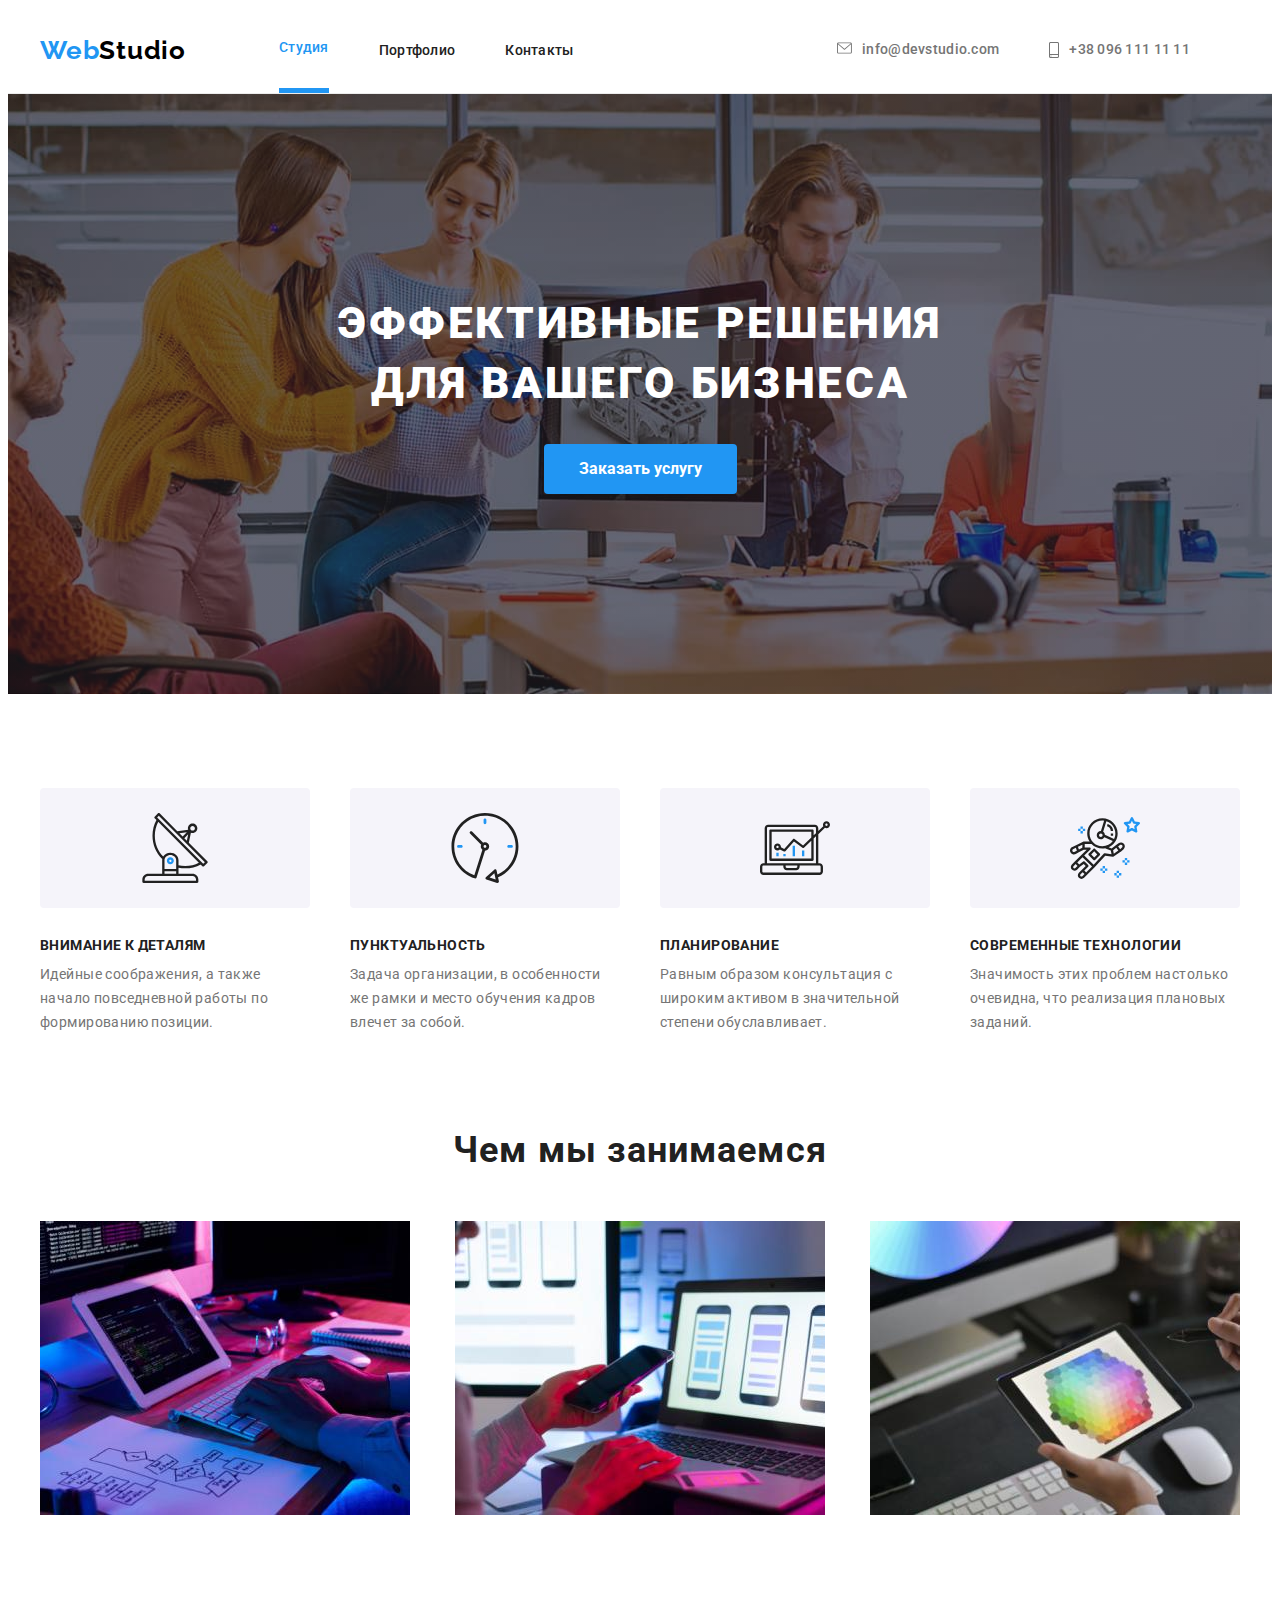
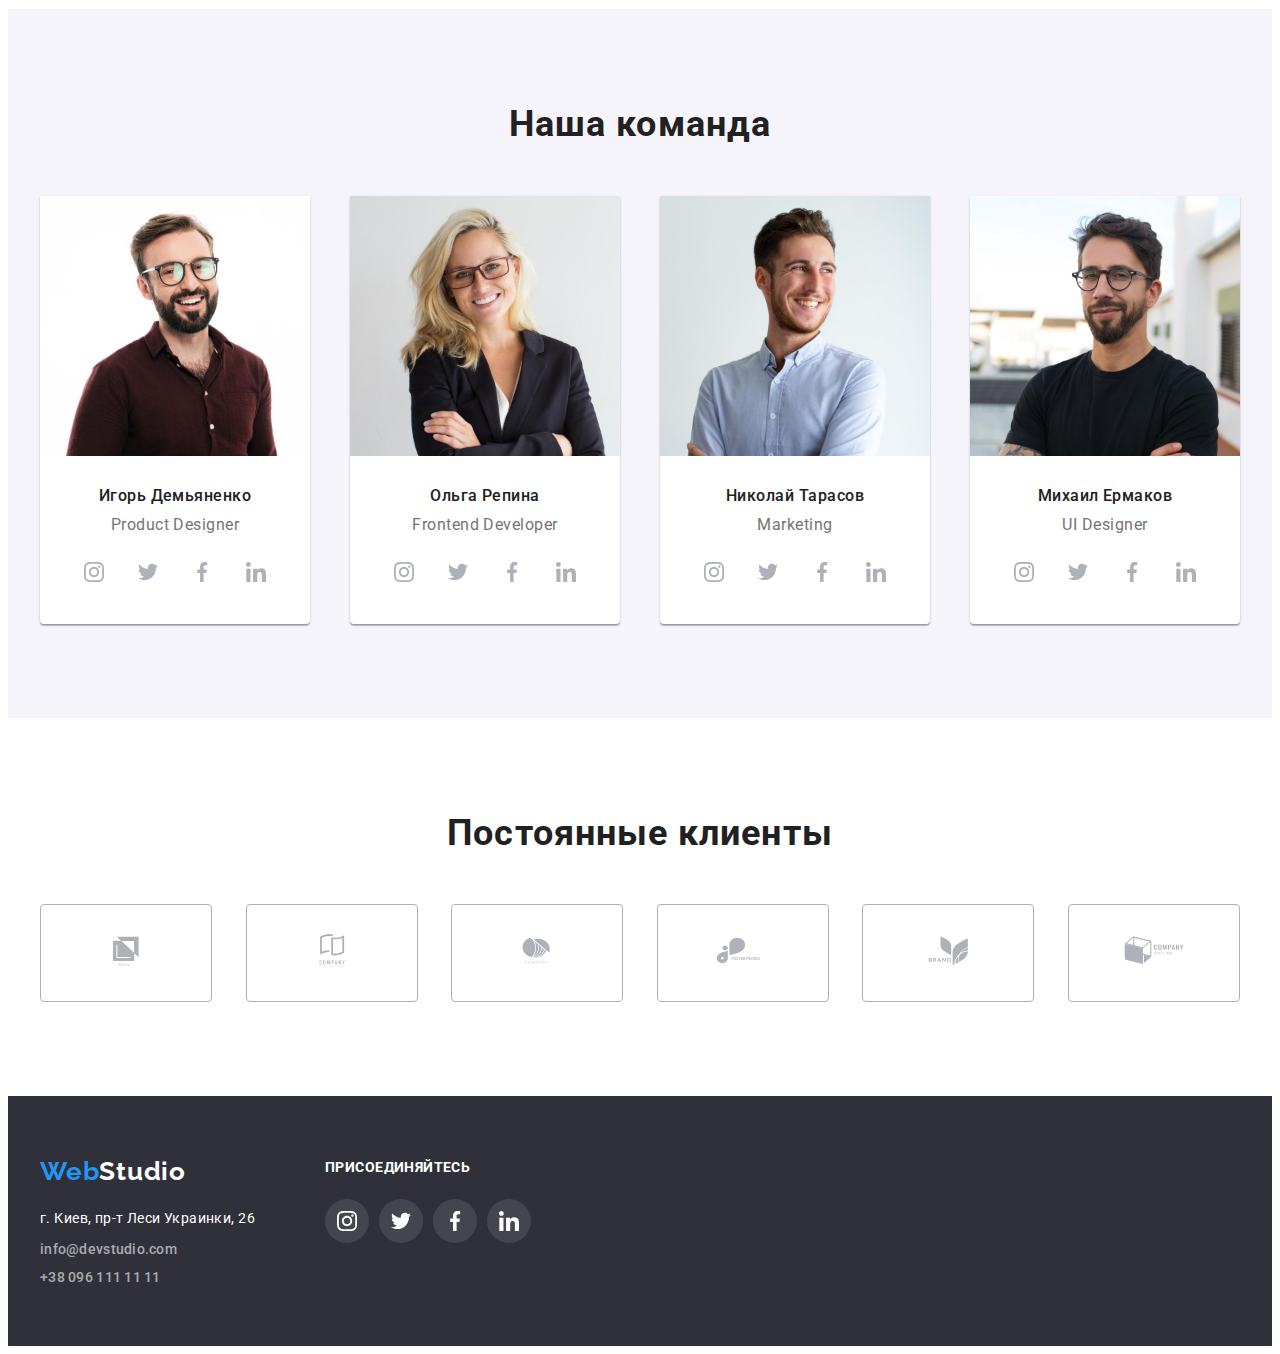
==== commit 9dd88a09: "making_edits" ====
--- a/index.html
+++ b/index.html
@@ -76,7 +76,11 @@
           <h2 class="headline-hidden">Наши характеристики</h2>
           <ul class="list">
             <li class="characteristics-item">
-              <div class="img-cr-box f-box-img"></div>
+              <div class="img-cr-box">
+                <svg class="cr-icon-box" width="70" height="70">
+                  <use href="./images/symbol-defs.svg#icon-antenna"></use>
+                </svg>
+              </div>
               <h3 class="headline-point">Внимание к деталям</h3>
               <p class="point-list">
                 Идейные соображения, а также начало повседневной работы по
@@ -84,7 +88,11 @@
               </p>
             </li>
             <li class="characteristics-item">
-              <div class="img-cr-box s-box-img"></div>
+              <div class="img-cr-box">
+                <svg class="cr-icon-box" width="70" height="70">
+                  <use href="./images/symbol-defs.svg#icon-clock"></use>
+                </svg>
+              </div>
               <h3 class="headline-point">Пунктуальность</h3>
               <p class="point-list">
                 Задача организации, в особенности же рамки и место обучения
@@ -92,7 +100,11 @@
               </p>
             </li>
             <li class="characteristics-item">
-              <div class="img-cr-box t-box-img"></div>
+              <div class="img-cr-box">
+                <svg class="cr-icon-box" width="70" height="70">
+                  <use href="./images/symbol-defs.svg#icon-diagram"></use>
+                </svg>
+              </div>
               <h3 class="headline-point">Планирование</h3>
               <p class="point-list">
                 Равным образом консультация с широким активом в значительной
@@ -100,7 +112,11 @@
               </p>
             </li>
             <li class="characteristics-item">
-              <div class="img-cr-box fs-box-img"></div>
+              <div class="img-cr-box">
+                <svg class="cr-icon-box" width="70" height="70">
+                  <use href="./images/symbol-defs.svg#icon-astronaut"></use>
+                </svg>
+              </div>
               <h3 class="headline-point">Современные технологии</h3>
               <p class="point-list">
                 Значимость этих проблем настолько очевидна, что реализация
@@ -319,37 +335,37 @@
           <ul class="clients-list">
             <li>
               <a href="" class="clients-button-icon"
-                ><svg class="clients-card-icon" width="170" height="92">
+                ><svg class="clients-card-icon" width="106" height="60">
                   <use href="./images/symbol-defs.svg#icon-Client-1"></use></svg
               ></a>
             </li>
             <li>
               <a href="" class="clients-button-icon"
-                ><svg class="clients-card-icon" width="170" height="92">
+                ><svg class="clients-card-icon" width="106" height="60">
                   <use href="./images/symbol-defs.svg#icon-Client-2"></use></svg
               ></a>
             </li>
             <li>
               <a href="" class="clients-button-icon"
-                ><svg class="clients-card-icon" width="170" height="92">
+                ><svg class="clients-card-icon" width="106" height="60">
                   <use href="./images/symbol-defs.svg#icon-Client-3"></use></svg
               ></a>
             </li>
             <li>
               <a href="" class="clients-button-icon"
-                ><svg class="clients-card-icon" width="170" height="92">
+                ><svg class="clients-card-icon" width="106" height="60">
                   <use href="./images/symbol-defs.svg#icon-Client-4"></use></svg
               ></a>
             </li>
             <li>
               <a href="" class="clients-button-icon"
-                ><svg class="clients-card-icon" width="170" height="92">
+                ><svg class="clients-card-icon" width="106" height="60">
                   <use href="./images/symbol-defs.svg#icon-Client-5"></use></svg
               ></a>
             </li>
             <li>
               <a href="" class="clients-button-icon"
-                ><svg class="clients-card-icon" width="170" height="92">
+                ><svg class="clients-card-icon" width="106" height="60">
                   <use href="./images/symbol-defs.svg#icon-Client-6"></use></svg
               ></a>
             </li>
--- a/css/styles.css
+++ b/css/styles.css
@@ -9,6 +9,8 @@
   --part-text-color: #212121;
   --additional-text-color: rgba(255, 255, 255, 0.6);
   --accessory-text-color: #757575;
+  --background-box-color: #f5f4fa;
+  --icon-color: #afb1b8;
 }
 
 /* section {
@@ -197,16 +199,14 @@
   margin-right: 50px;
 }
 
-
 .contact-icon {
   margin-right: 10px;
-  fill: var(--accessory-text-color);
-
+  fill: currentColor;
 }
 
 .contact-icon:hover,
 .contact-icon:focus {
-  fill: var(--accent-color);
+  fill: currentColor;
 }
 
 /* -----------------HERO------------------ */
@@ -230,10 +230,10 @@
   padding-bottom: 200px;
 
   background-image: linear-gradient(
-      rgba(47, 48, 58, 0.9),
-      rgba(47, 48, 58, 0.9)
+      rgba(47, 48, 58, 0.4),
+      rgba(47, 48, 58, 0.4)
     ),
-    url(/images/hero_img.jpg);
+    url(../images/hero_img.jpg);
   background-repeat: no-repeat;
   background-position: 50% 50%;
 }
@@ -284,33 +284,12 @@
 .img-cr-box {
   width: 270px;
   height: 120px;
+  display: flex;
+  justify-content: center;
+  align-items: center;
   margin-bottom: 30px;
-  background: #f5f4fa;
+  background: var(--background-box-color);
   border-radius: 4px;
-}
-
-.f-box-img {
-  background-image: url(/images/antenna.svg);
-  background-repeat: no-repeat;
-  background-position: 50% 50%;
-}
-
-.s-box-img {
-  background-image: url(/images/clock.svg);
-  background-repeat: no-repeat;
-  background-position: 50% 50%;
-}
-
-.t-box-img {
-  background-image: url(/images/diagram.svg);
-  background-repeat: no-repeat;
-  background-position: 50% 50%;
-}
-
-.fs-box-img {
-  background-image: url(/images/astronaut.svg);
-  background-repeat: no-repeat;
-  background-position: 50% 50%;
 }
 
 .characteristics-item {
@@ -324,7 +303,6 @@
   text-align: center;
   letter-spacing: 0.03em;
   color: var(--part-text-color);
-
   margin-bottom: 50px;
 }
 
@@ -386,7 +364,6 @@
 .button-icon {
   width: 44px;
   height: 44px;
-  background-color: var(--first-back-color);
   border-radius: 50px;
   transition: 0.7s;
   display: flex;
@@ -396,16 +373,16 @@
 
 .button-icon:hover,
 .button-icon:focus {
-  background-color: var(--accent-color);
+  background: var(--accent-color);
 }
 
 .card-icon {
-  fill: var(--accessory-text-color);
+  fill: var(--icon-color);
   transition: 0.7s;
 }
 
-.card-icon:hover,
-.card-icon:focus {
+.button-icon:hover .card-icon,
+.button-icon:focus .card-icon {
   fill: var(--first-back-color);
 }
 
@@ -438,6 +415,7 @@
 .type-project {
   line-height: 1.88;
   letter-spacing: 0.03em;
+  color: var(--accessory-text-color);
 }
 
 .our-clients {
@@ -461,25 +439,27 @@
 }
 
 .clients-button-icon {
-  transition: 0.7s;
-  display: flex;
+  padding: 16px 32px;
+  display: block;
   align-items: center;
   justify-content: center;
+  border: 1px solid var(--icon-color);
+  border-radius: 4px;
+}
+
+.clients-button-icon:hover,
+.clients-button-icon:focus {
+  border-color: var(--accent-color);
 }
 
 .clients-card-icon {
-  fill: var(--accessory-text-color);
-  border: 1px solid var(--accessory-text-color);
-  border-radius: 4px;
-  transition: 0.7s;
-}
-
-.clients-card-icon:hover,
-.clients-card-icon:focus {
+  fill: var(--icon-color);
+}
+
+.clients-button-icon:hover .clients-card-icon,
+.clients-button-icon:focus .clients-card-icon {
   fill: var(--accent-color);
-  border: 1px solid var(--accent-color);
-}
-
+}
 /* -----------------PORTFOLIO------------------ */
 
 .portfolio {
